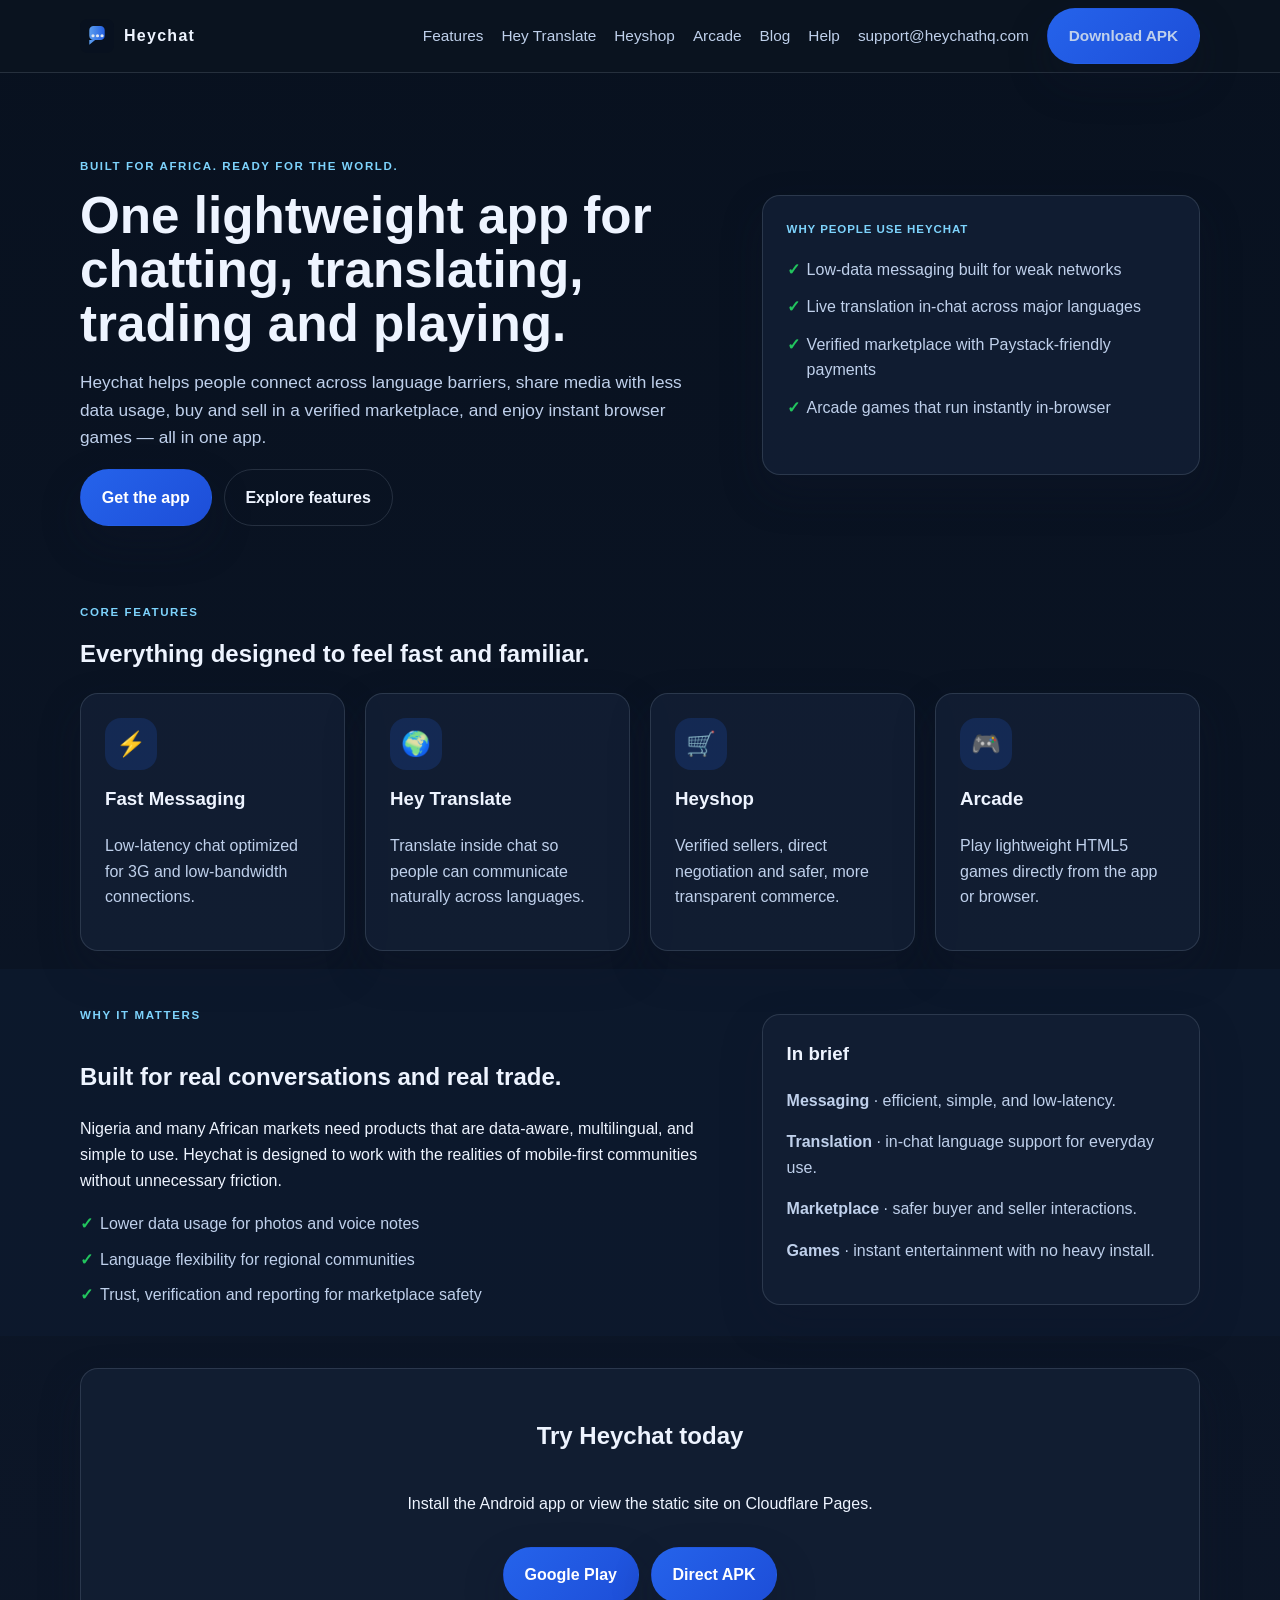
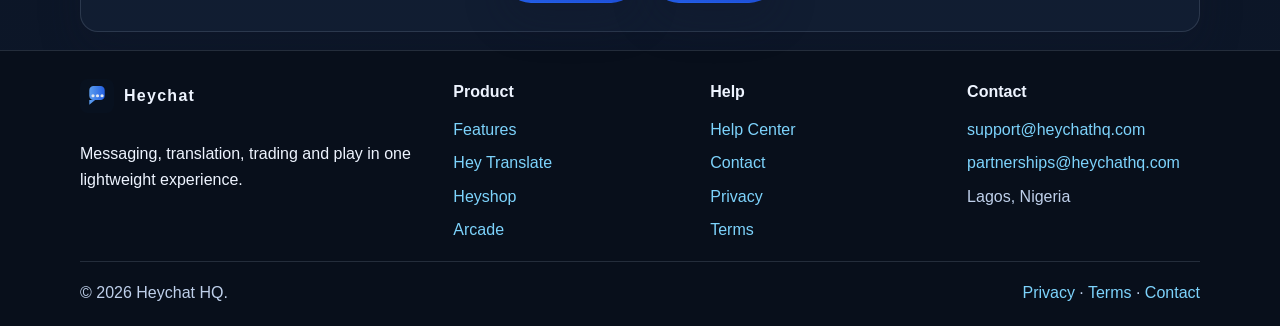
==== index.html @ b4b34dd7 "Create the missing static site structure, CSS, and asset files so the Cloudflare Pages site can depl" ====
<!DOCTYPE html>
<html lang="en">
  <head>
    <meta charset="UTF-8" />
    <meta name="viewport" content="width=device-width, initial-scale=1.0" />
    <title>Heychat — Messaging, Translation, Trading and Games</title>
    <meta
      name="description"
      content="Heychat brings messaging, live translation, a verified marketplace and games into one fast, lightweight app for Africa."
    />
    <meta name="theme-color" content="#2563eb" />
    <link rel="icon" href="assets/favicon.svg" type="image/svg+xml" />
    <link rel="stylesheet" href="css/styles.css" />
    <link rel="stylesheet" href="css/responsive.css" />
  </head>
  <body>
    <header class="site-header">
      <div class="container nav-shell">
        <a class="brand" href="index.html" aria-label="Heychat home">
          <img src="assets/logo.svg" alt="Heychat logo" width="34" height="34" />
          <span>Heychat</span>
        </a>

        <button class="nav-toggle" aria-label="Open menu" aria-expanded="false">
          <span></span>
        </button>

        <nav class="nav-links" aria-label="Main navigation">
          <a href="features.html">Features</a>
          <a href="features.html#translate">Hey Translate</a>
          <a href="heyshop.html">Heyshop</a>
          <a href="games.html">Arcade</a>
          <a href="blog.html">Blog</a>
          <a href="help.html">Help</a>
          <a href="mailto:support@heychathq.com">support@heychathq.com</a>
          <a class="btn btn-primary" href="https://media.heychathq.com/heychat-v1.0.0.apk" download>
            Download APK
          </a>
        </nav>
      </div>
    </header>

    <main>
      <section class="hero">
        <div class="container hero-grid">
          <div class="hero-copy">
            <p class="eyebrow">Built for Africa. Ready for the world.</p>
            <h1>One lightweight app for chatting, translating, trading and playing.</h1>
            <p class="lead">
              Heychat helps people connect across language barriers, share media with less data usage,
              buy and sell in a verified marketplace, and enjoy instant browser games — all in one app.
            </p>
            <div class="btn-row">
              <a class="btn btn-primary" href="https://play.google.com/store/apps/details?id=com.heychathq.app" target="_blank" rel="noreferrer">Get the app</a>
              <a class="btn btn-secondary" href="features.html">Explore features</a>
            </div>
          </div>

          <div class="hero-card">
            <div class="mini-label">Why people use Heychat</div>
            <ul class="check-list">
              <li>Low-data messaging built for weak networks</li>
              <li>Live translation in-chat across major languages</li>
              <li>Verified marketplace with Paystack-friendly payments</li>
              <li>Arcade games that run instantly in-browser</li>
            </ul>
          </div>
        </div>
      </section>

      <section class="section">
        <div class="container">
          <div class="section-head">
            <span class="eyebrow">Core features</span>
            <h2>Everything designed to feel fast and familiar.</h2>
          </div>

          <div class="grid grid-4">
            <article class="card">
              <div class="icon">⚡</div>
              <h3>Fast Messaging</h3>
              <p>Low-latency chat optimized for 3G and low-bandwidth connections.</p>
            </article>
            <article class="card">
              <div class="icon">🌍</div>
              <h3>Hey Translate</h3>
              <p>Translate inside chat so people can communicate naturally across languages.</p>
            </article>
            <article class="card">
              <div class="icon">🛒</div>
              <h3>Heyshop</h3>
              <p>Verified sellers, direct negotiation and safer, more transparent commerce.</p>
            </article>
            <article class="card">
              <div class="icon">🎮</div>
              <h3>Arcade</h3>
              <p>Play lightweight HTML5 games directly from the app or browser.</p>
            </article>
          </div>
        </div>
      </section>

      <section class="section soft">
        <div class="container split">
          <div>
            <span class="eyebrow">Why it matters</span>
            <h2>Built for real conversations and real trade.</h2>
            <p>
              Nigeria and many African markets need products that are data-aware, multilingual, and simple to use.
              Heychat is designed to work with the realities of mobile-first communities without unnecessary friction.
            </p>
            <ul class="check-list inline-checks">
              <li>Lower data usage for photos and voice notes</li>
              <li>Language flexibility for regional communities</li>
              <li>Trust, verification and reporting for marketplace safety</li>
            </ul>
          </div>
          <div class="info-panel">
            <h3>In brief</h3>
            <p><strong>Messaging</strong> · efficient, simple, and low-latency.</p>
            <p><strong>Translation</strong> · in-chat language support for everyday use.</p>
            <p><strong>Marketplace</strong> · safer buyer and seller interactions.</p>
            <p><strong>Games</strong> · instant entertainment with no heavy install.</p>
          </div>
        </div>
      </section>

      <section class="section">
        <div class="container">
          <div class="cta-band">
            <h2>Try Heychat today</h2>
            <p>Install the Android app or view the static site on Cloudflare Pages.</p>
            <div class="btn-row center">
              <a class="btn btn-primary" href="https://play.google.com/store/apps/details?id=com.heychathq.app">Google Play</a>
              <a class="btn btn-primary" href="https://media.heychathq.com/heychat-v1.0.0.apk" download>Direct APK</a>
            </div>
          </div>
        </div>
      </section>
    </main>

    <footer class="site-footer">
      <div class="container footer-grid">
        <div>
          <a class="brand footer-brand" href="index.html">
            <img src="assets/logo.svg" alt="Heychat logo" width="34" height="34" />
            <span>Heychat</span>
          </a>
          <p>Messaging, translation, trading and play in one lightweight experience.</p>
        </div>

        <div>
          <h4>Product</h4>
          <ul>
            <li><a href="features.html">Features</a></li>
            <li><a href="features.html#translate">Hey Translate</a></li>
            <li><a href="heyshop.html">Heyshop</a></li>
            <li><a href="games.html">Arcade</a></li>
          </ul>
        </div>

        <div>
          <h4>Help</h4>
          <ul>
            <li><a href="help.html">Help Center</a></li>
            <li><a href="contact.html">Contact</a></li>
            <li><a href="privacy.html">Privacy</a></li>
            <li><a href="terms.html">Terms</a></li>
          </ul>
        </div>

        <div>
          <h4>Contact</h4>
          <ul>
            <li><a href="mailto:support@heychathq.com">support@heychathq.com</a></li>
            <li><a href="mailto:partnerships@heychathq.com">partnerships@heychathq.com</a></li>
            <li>Lagos, Nigeria</li>
          </ul>
        </div>
      </div>

      <div class="container footer-bottom">
        <span>© <span data-year>2026</span> Heychat HQ.</span>
        <span><a href="privacy.html">Privacy</a> · <a href="terms.html">Terms</a> · <a href="contact.html">Contact</a></span>
      </div>
    </footer>

    <script src="js/main.js"></script>
  </body>
</html>
---- css/styles.css ----
* {
  box-sizing: border-box;
}

:root {
  --bg: #08111f;
  --panel: #0f1c32;
  --panel-strong: #172845;
  --line: rgba(148, 163, 184, 0.2);
  --text: #eef4ff;
  --muted: #bfd0eb;
  --primary: #2563eb;
  --primary-strong: #1d4ed8;
  --accent: #7dd3fc;
  --soft: #101827;
  --success: #22c55e;
  --shadow: 0 18px 40px rgba(15, 23, 42, 0.3);
}

html {
  scroll-behavior: smooth;
}

body {
  margin: 0;
  font-family: Arial, Helvetica, sans-serif;
  background: linear-gradient(180deg, var(--bg), #0d1729);
  color: var(--text);
  line-height: 1.6;
}

a {
  color: var(--accent);
  text-decoration: none;
}

a:hover {
  text-decoration: underline;
}

img {
  max-width: 100%;
  display: block;
}

.container {
  width: min(1120px, calc(100% - 32px));
  margin: 0 auto;
}

.site-header {
  position: sticky;
  top: 0;
  z-index: 10;
  background: rgba(12, 20, 32, 0.9);
  backdrop-filter: blur(12px);
  border-bottom: 1px solid var(--line);
}

.nav-shell {
  display: flex;
  align-items: center;
  justify-content: space-between;
  min-height: 72px;
  gap: 16px;
}

.brand {
  display: inline-flex;
  align-items: center;
  gap: 10px;
  font-weight: 700;
  color: var(--text);
  letter-spacing: 0.08em;
  text-transform: none;
}

.brand img {
  width: 34px;
  height: 34px;
}

.nav-links {
  display: flex;
  align-items: center;
  gap: 18px;
  flex-wrap: wrap;
}

.nav-links a {
  color: var(--muted);
  font-size: 0.96rem;
}

.nav-links a.active {
  color: var(--text);
}

.btn {
  display: inline-flex;
  align-items: center;
  justify-content: center;
  font-weight: 700;
  border-radius: 999px;
  padding: 0.9rem 1.3rem;
  border: 1px solid transparent;
  transition: transform 0.15s ease, opacity 0.15s ease;
}

.btn:hover {
  text-decoration: none;
  transform: translateY(-1px);
}

.btn-primary {
  background: linear-gradient(135deg, var(--primary), var(--primary-strong));
  color: #fff;
  box-shadow: var(--shadow);
}

.btn-secondary {
  background: transparent;
  border-color: var(--line);
  color: var(--text);
}

.hero,
.page-hero {
  padding: 72px 0 40px;
}

.hero-grid,
.split {
  display: grid;
  grid-template-columns: 1.2fr 0.8fr;
  gap: 24px;
  align-items: center;
}

.hero-copy h1,
.page-hero h1 {
  margin: 0 0 16px;
  font-size: clamp(2.4rem, 4vw, 4.2rem);
  line-height: 1.06;
}

.lead,
.page-hero p {
  color: var(--muted);
  font-size: 1.08rem;
  max-width: 640px;
}

.eyebrow {
  display: inline-block;
  margin-bottom: 14px;
  font-size: 0.72rem;
  letter-spacing: 0.14em;
  text-transform: uppercase;
  color: var(--accent);
  font-weight: 700;
}

.hero-card,
.card,
.info-panel,
.cta-band,
.form-card {
  background: rgba(18, 31, 52, 0.9);
  border: 1px solid var(--line);
  border-radius: 18px;
  padding: 24px;
  box-shadow: var(--shadow);
}

.hero-card {
  min-height: 280px;
}

.mini-label {
  color: var(--accent);
  font-weight: 700;
  letter-spacing: 0.08em;
  text-transform: uppercase;
  font-size: 0.72rem;
}

.check-list {
  list-style: none;
  padding: 0;
  margin: 18px 0 0;
}

.check-list li {
  position: relative;
  padding-left: 20px;
  margin-bottom: 12px;
  color: var(--muted);
}

.check-list li::before {
  content: "✓";
  position: absolute;
  left: 0;
  top: 0;
  color: var(--success);
  font-weight: 700;
}

.section {
  padding: 32px 0 18px;
}

.soft {
  background: rgba(15, 28, 50, 0.52);
}

.section-head {
  margin-bottom: 18px;
}

.section-head h2,
.info-panel h3,
.card h3 {
  margin-top: 0;
}

.grid {
  display: grid;
  gap: 20px;
}

.grid-2 {
  grid-template-columns: repeat(2, minmax(0, 1fr));
}

.grid-3 {
  grid-template-columns: repeat(3, minmax(0, 1fr));
}

.grid-4 {
  grid-template-columns: repeat(4, minmax(0, 1fr));
}

.card {
  min-height: 180px;
}

.card p,
.info-panel p,
.prose p,
.prose li,
.faq-list p {
  color: var(--muted);
}

.icon {
  width: 52px;
  height: 52px;
  display: inline-flex;
  align-items: center;
  justify-content: center;
  border-radius: 16px;
  background: rgba(37, 99, 235, 0.18);
  font-size: 1.5rem;
  margin-bottom: 14px;
}

.tag {
  display: inline-block;
  background: rgba(125, 211, 252, 0.08);
  color: var(--accent);
  border: 1px solid rgba(125, 211, 252, 0.25);
  border-radius: 999px;
  padding: 0.38rem 0.7rem;
  font-size: 0.75rem;
  font-weight: 700;
  margin-bottom: 0.7rem;
}

.tag.green {
  background: rgba(34, 197, 94, 0.08);
  border-color: rgba(34, 197, 94, 0.22);
  color: #86efac;
}

.inline-checks li {
  margin-bottom: 10px;
}

.cta-band {
  display: flex;
  flex-direction: column;
  align-items: center;
  text-align: center;
  padding: 28px 20px;
}

.btn-row {
  display: flex;
  flex-wrap: wrap;
  gap: 12px;
  margin-top: 14px;
}

.center {
  justify-content: center;
}

.narrow {
  max-width: 800px;
  margin: 0 auto;
  text-align: center;
}

.prose {
  max-width: 860px;
}

.article-card {
  margin-bottom: 20px;
}

.article-card h2 {
  margin-top: 0.5rem;
}

.faq-list details {
  border: 1px solid var(--line);
  background: rgba(15, 28, 50, 0.7);
  border-radius: 12px;
  padding: 12px 16px;
  margin-bottom: 10px;
}

.faq-list summary {
  cursor: pointer;
  font-weight: 700;
}

.form {
  display: grid;
  gap: 16px;
}

.field {
  display: grid;
  gap: 8px;
}

.field label {
  color: var(--muted);
  font-weight: 600;
}

.field input,
.field textarea,
.field select {
  width: 100%;
  border-radius: 12px;
  border: 1px solid var(--line);
  background: rgba(15, 23, 42, 0.7);
  padding: 0.9rem 1rem;
  color: var(--text);
  font: inherit;
}

.field textarea {
  min-height: 140px;
  resize: vertical;
}

.form-status {
  min-height: 1.2em;
  font-size: 0.94rem;
}

.form-status.ok {
  color: #86efac;
}

.form-status.err {
  color: #fca5a5;
}

.site-footer {
  border-top: 1px solid var(--line);
  background: rgba(8, 15, 27, 1);
  padding: 28px 0 20px;
}

.footer-grid {
  display: grid;
  grid-template-columns: 1.5fr 1fr 1fr 1fr;
  gap: 24px;
}

.footer-brand {
  margin-bottom: 12px;
}

.site-footer h4 {
  margin-top: 0;
  margin-bottom: 12px;
}

.site-footer ul {
  list-style: none;
  padding: 0;
  margin: 0;
  display: grid;
  gap: 8px;
  color: var(--muted);
}

.footer-bottom {
  display: flex;
  justify-content: space-between;
  gap: 12px;
  padding-top: 18px;
  margin-top: 18px;
  border-top: 1px solid var(--line);
  color: var(--muted);
  flex-wrap: wrap;
}

.nav-toggle {
  display: none;
  width: 42px;
  height: 42px;
  border: 1px solid var(--line);
  border-radius: 10px;
  background: transparent;
  position: relative;
  cursor: pointer;
}

.nav-toggle span,
.nav-toggle span::before,
.nav-toggle span::after {
  position: absolute;
  height: 2px;
  width: 18px;
  background: var(--text);
  left: 50%;
  transform: translateX(-50%);
  content: "";
}

.nav-toggle span {
  top: 50%;
  transform: translate(-50%, -50%);
}

.nav-toggle span::before {
  top: -6px;
}

.nav-toggle span::after {
  top: 6px;
}
---- css/responsive.css ----
@media (max-width: 800px) {
  .nav-toggle {
    display: block;
  }

  .nav-links {
    position: absolute;
    top: 72px;
    left: 16px;
    right: 16px;
    display: none;
    background: rgba(10, 19, 31, 0.98);
    border: 1px solid var(--line);
    border-radius: 14px;
    padding: 16px;
    flex-direction: column;
    align-items: flex-start;
  }

  .nav-links.open {
    display: flex;
  }

  .hero-grid,
  .split,
  .grid-2,
  .grid-3,
  .grid-4,
  .footer-grid {
    grid-template-columns: 1fr;
  }

  .hero,
  .page-hero {
    padding-top: 52px;
  }

  .page-hero h1,
  .hero-copy h1 {
    font-size: 2.5rem;
  }
}
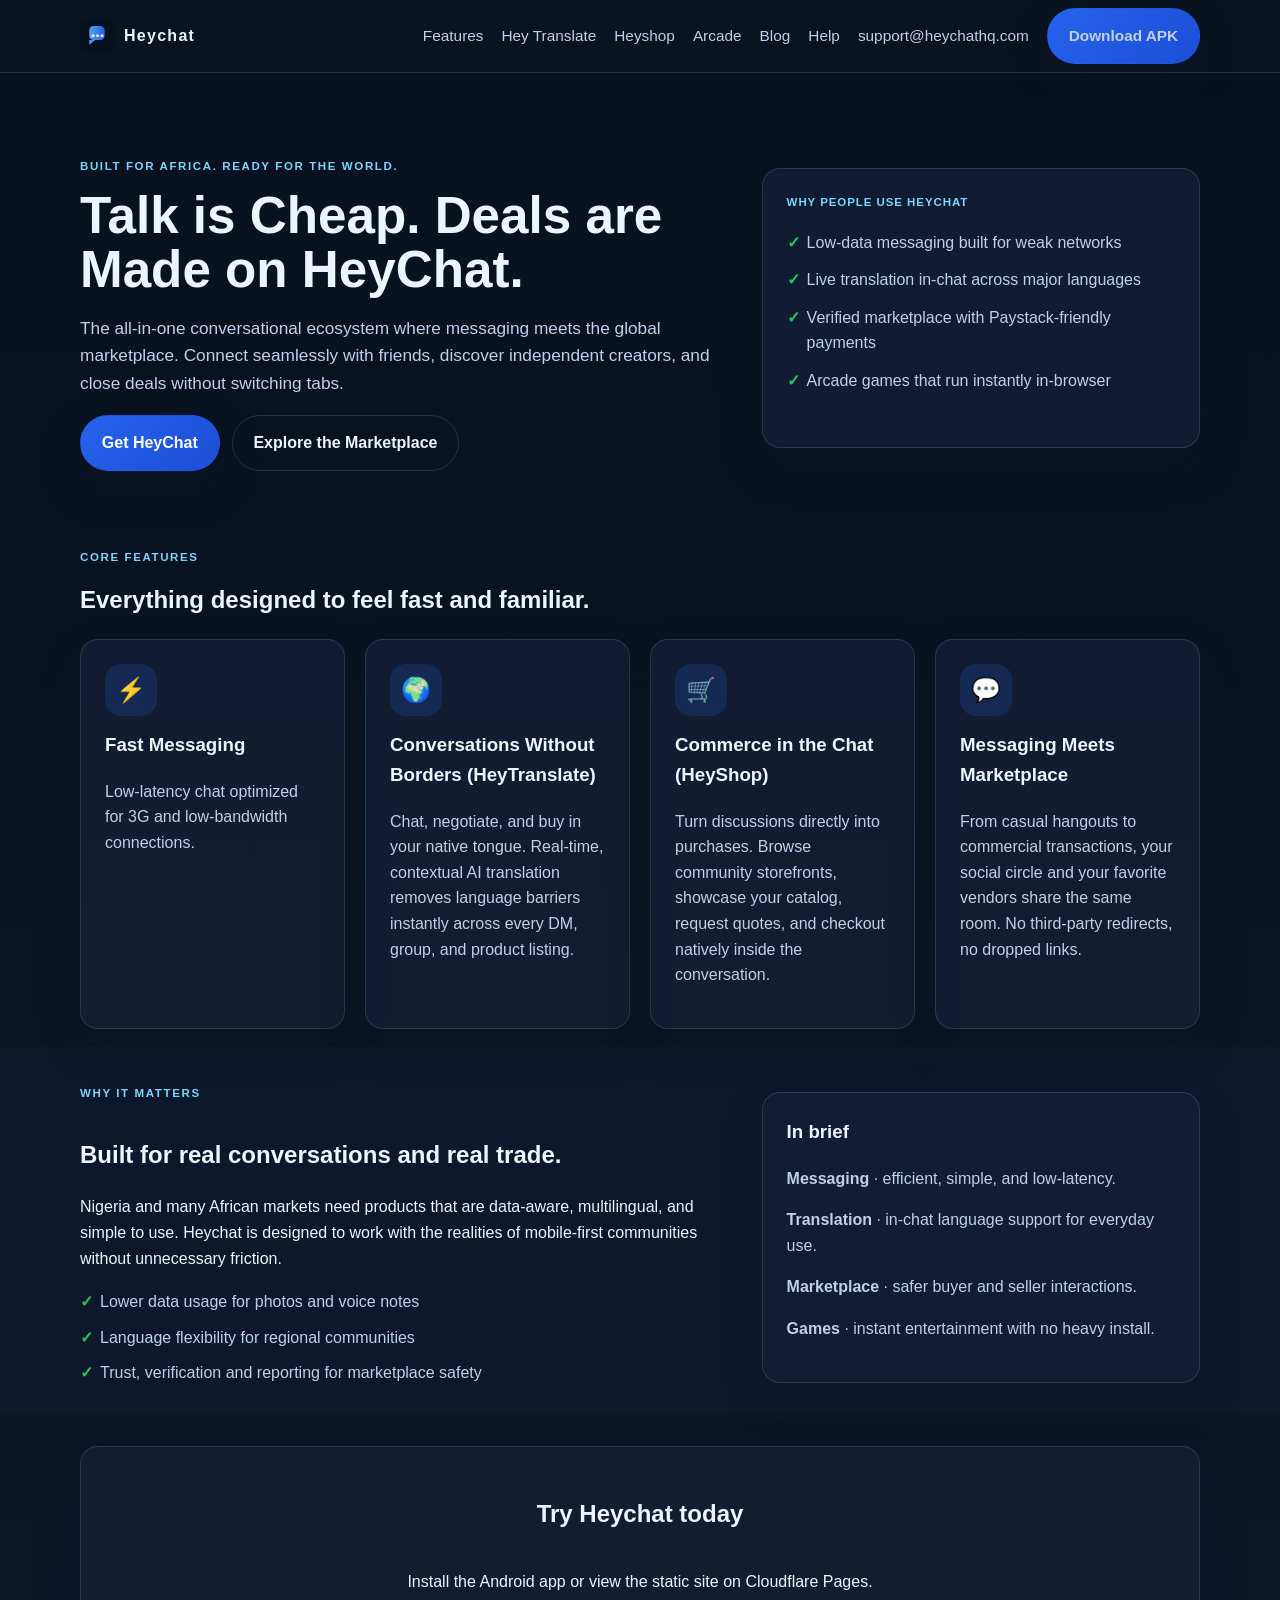
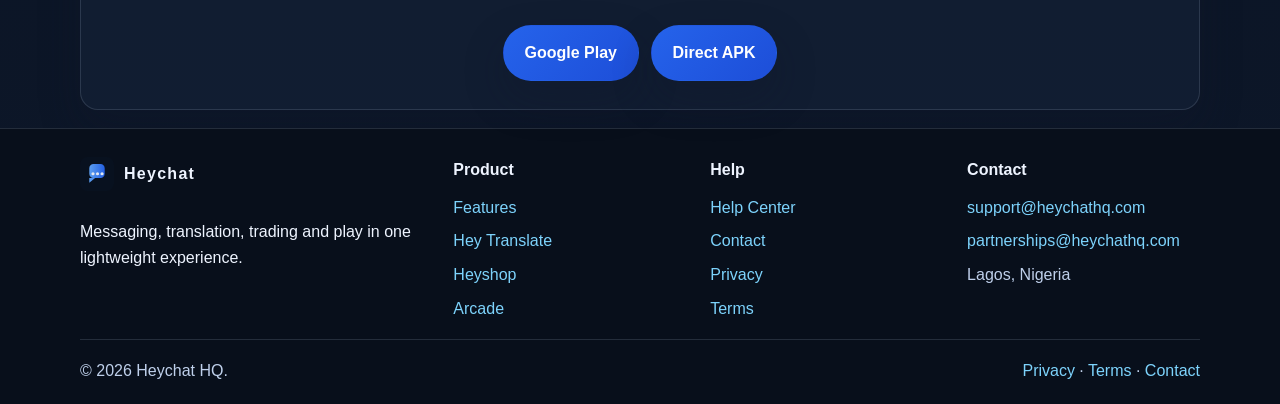
==== commit 2428a456: "Update homepage messaging to emphasize HeyChat, HeyShop, and HeyTranslate value proposition" ====
--- a/index.html
+++ b/index.html
@@ -45,14 +45,14 @@
         <div class="container hero-grid">
           <div class="hero-copy">
             <p class="eyebrow">Built for Africa. Ready for the world.</p>
-            <h1>One lightweight app for chatting, translating, trading and playing.</h1>
+            <h1>Talk is Cheap. Deals are Made on HeyChat.</h1>
             <p class="lead">
-              Heychat helps people connect across language barriers, share media with less data usage,
-              buy and sell in a verified marketplace, and enjoy instant browser games — all in one app.
+              The all-in-one conversational ecosystem where messaging meets the global marketplace.
+              Connect seamlessly with friends, discover independent creators, and close deals without switching tabs.
             </p>
             <div class="btn-row">
-              <a class="btn btn-primary" href="https://play.google.com/store/apps/details?id=com.heychathq.app" target="_blank" rel="noreferrer">Get the app</a>
-              <a class="btn btn-secondary" href="features.html">Explore features</a>
+              <a class="btn btn-primary" href="https://play.google.com/store/apps/details?id=com.heychathq.app" target="_blank" rel="noreferrer">Get HeyChat</a>
+              <a class="btn btn-secondary" href="heyshop.html">Explore the Marketplace</a>
             </div>
           </div>
 
@@ -83,18 +83,18 @@
             </article>
             <article class="card">
               <div class="icon">🌍</div>
-              <h3>Hey Translate</h3>
-              <p>Translate inside chat so people can communicate naturally across languages.</p>
+              <h3>Conversations Without Borders (HeyTranslate)</h3>
+              <p>Chat, negotiate, and buy in your native tongue. Real-time, contextual AI translation removes language barriers instantly across every DM, group, and product listing.</p>
             </article>
             <article class="card">
               <div class="icon">🛒</div>
-              <h3>Heyshop</h3>
-              <p>Verified sellers, direct negotiation and safer, more transparent commerce.</p>
+              <h3>Commerce in the Chat (HeyShop)</h3>
+              <p>Turn discussions directly into purchases. Browse community storefronts, showcase your catalog, request quotes, and checkout natively inside the conversation.</p>
             </article>
             <article class="card">
-              <div class="icon">🎮</div>
-              <h3>Arcade</h3>
-              <p>Play lightweight HTML5 games directly from the app or browser.</p>
+              <div class="icon">💬</div>
+              <h3>Messaging Meets Marketplace</h3>
+              <p>From casual hangouts to commercial transactions, your social circle and your favorite vendors share the same room. No third-party redirects, no dropped links.</p>
             </article>
           </div>
         </div>
@@ -188,126 +188,3 @@
     <script src="js/main.js"></script>
   </body>
 </html>
-
-
-
-
-
-
-
-
-
-
-
-
-
-
-
-
-
-
-
-
-
-
-
-
-
-
-
-
-
-
-
-
-
-
-
-
-
-
-
-
-
-
-
-
-
-
-
-
-
-
-
-
-
-
-
-
-
-
-
-
-
-
-
-
-
-
-
-
-
-
-
-
-
-
-
-
-
-
-
-
-
-
-
-
-
-
-
-
-
-
-
-
-
-
-
-
-
-
-
-
-
-
-
-
-
-
-
-
-
-
-
-
-
-
-
-
-
-
-
-
-
-
-
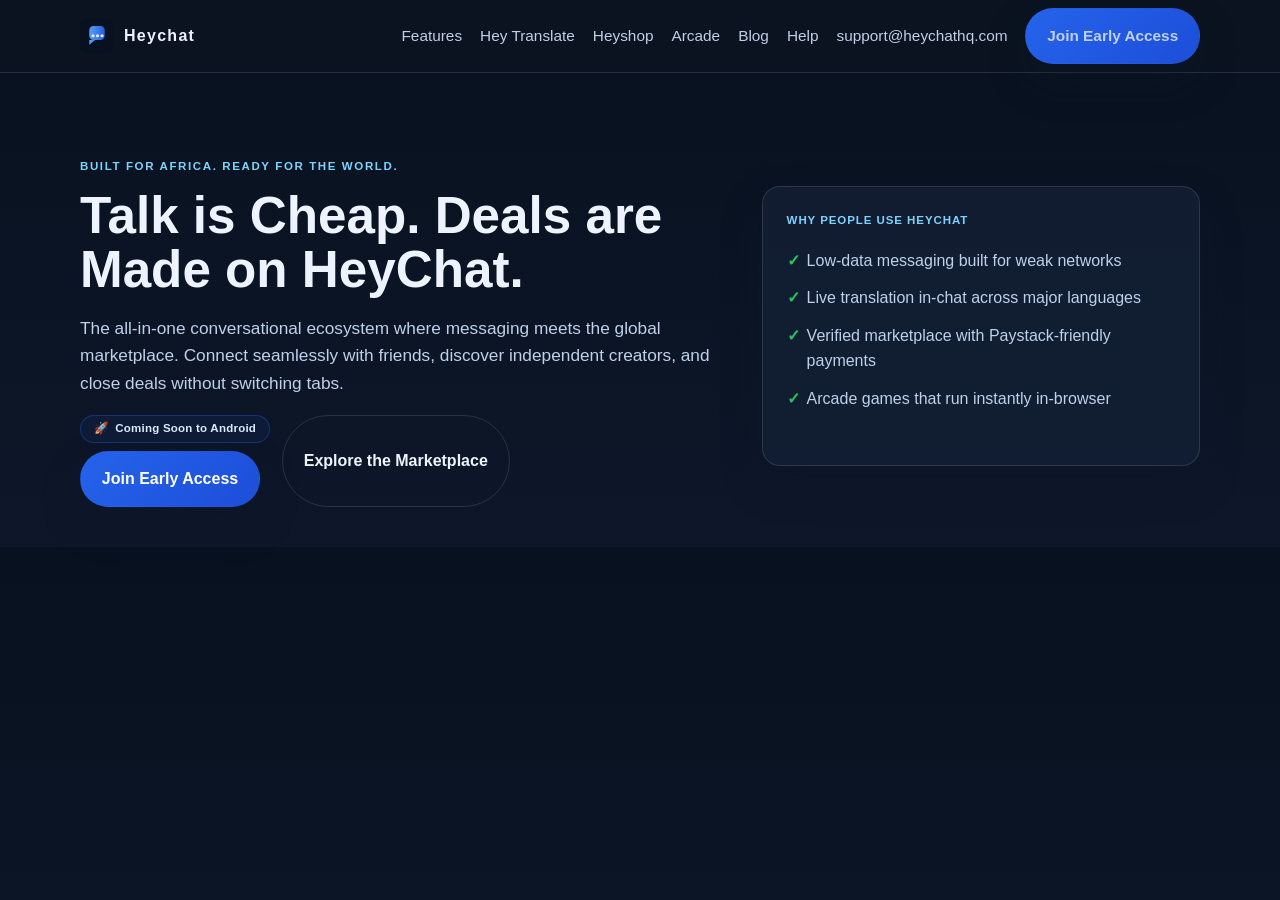
==== commit 0e8afda2: "Update index.html CTA buttons to early access and add Android launch badge while preserving layout a" ====
--- a/index.html
+++ b/index.html
@@ -33,9 +33,7 @@
           <a href="blog.html">Blog</a>
           <a href="help.html">Help</a>
           <a href="mailto:support@heychathq.com">support@heychathq.com</a>
-          <a class="btn btn-primary" href="https://media.heychathq.com/heychat-v1.0.0.apk" download>
-            Download APK
-          </a>
+          <a class="btn btn-primary" href="#waitlist">Join Early Access</a>
         </nav>
       </div>
     </header>
@@ -51,7 +49,16 @@
               Connect seamlessly with friends, discover independent creators, and close deals without switching tabs.
             </p>
             <div class="btn-row">
-              <a class="btn btn-primary" href="https://play.google.com/store/apps/details?id=com.heychathq.app" target="_blank" rel="noreferrer">Get HeyChat</a>
+              <div style="display: flex; flex-direction: column; align-items: flex-start; gap: 0.5rem;">
+                <span
+                  style="display: inline-flex; align-items: center; gap: 0.45rem; padding: 0.45rem 0.8rem; border: 1px solid rgba(37, 99, 235, 0.35); border-radius: 999px; background: rgba(37, 99, 235, 0.08); color: #dbeafe; font-size: 0.72rem; font-weight: 600; letter-spacing: 0.02em; line-height: 1; backdrop-filter: blur(2px);"
+                  aria-label="Coming soon to Android"
+                >
+                  <span aria-hidden="true">🚀</span>
+                  Coming Soon to Android
+                </span>
+                <a class="btn btn-primary" href="#waitlist">Join Early Access</a>
+              </div>
               <a class="btn btn-secondary" href="heyshop.html">Explore the Marketplace</a>
             </div>
           </div>
@@ -67,124 +74,3 @@
           </div>
         </div>
       </section>
-
-      <section class="section">
-        <div class="container">
-          <div class="section-head">
-            <span class="eyebrow">Core features</span>
-            <h2>Everything designed to feel fast and familiar.</h2>
-          </div>
-
-          <div class="grid grid-4">
-            <article class="card">
-              <div class="icon">⚡</div>
-              <h3>Fast Messaging</h3>
-              <p>Low-latency chat optimized for 3G and low-bandwidth connections.</p>
-            </article>
-            <article class="card">
-              <div class="icon">🌍</div>
-              <h3>Conversations Without Borders (HeyTranslate)</h3>
-              <p>Chat, negotiate, and buy in your native tongue. Real-time, contextual AI translation removes language barriers instantly across every DM, group, and product listing.</p>
-            </article>
-            <article class="card">
-              <div class="icon">🛒</div>
-              <h3>Commerce in the Chat (HeyShop)</h3>
-              <p>Turn discussions directly into purchases. Browse community storefronts, showcase your catalog, request quotes, and checkout natively inside the conversation.</p>
-            </article>
-            <article class="card">
-              <div class="icon">💬</div>
-              <h3>Messaging Meets Marketplace</h3>
-              <p>From casual hangouts to commercial transactions, your social circle and your favorite vendors share the same room. No third-party redirects, no dropped links.</p>
-            </article>
-          </div>
-        </div>
-      </section>
-
-      <section class="section soft">
-        <div class="container split">
-          <div>
-            <span class="eyebrow">Why it matters</span>
-            <h2>Built for real conversations and real trade.</h2>
-            <p>
-              Nigeria and many African markets need products that are data-aware, multilingual, and simple to use.
-              Heychat is designed to work with the realities of mobile-first communities without unnecessary friction.
-            </p>
-            <ul class="check-list inline-checks">
-              <li>Lower data usage for photos and voice notes</li>
-              <li>Language flexibility for regional communities</li>
-              <li>Trust, verification and reporting for marketplace safety</li>
-            </ul>
-          </div>
-          <div class="info-panel">
-            <h3>In brief</h3>
-            <p><strong>Messaging</strong> · efficient, simple, and low-latency.</p>
-            <p><strong>Translation</strong> · in-chat language support for everyday use.</p>
-            <p><strong>Marketplace</strong> · safer buyer and seller interactions.</p>
-            <p><strong>Games</strong> · instant entertainment with no heavy install.</p>
-          </div>
-        </div>
-      </section>
-
-      <section class="section">
-        <div class="container">
-          <div class="cta-band">
-            <h2>Try Heychat today</h2>
-            <p>Install the Android app or view the static site on Cloudflare Pages.</p>
-            <div class="btn-row center">
-              <a class="btn btn-primary" href="https://play.google.com/store/apps/details?id=com.heychathq.app">Google Play</a>
-              <a class="btn btn-primary" href="https://media.heychathq.com/heychat-v1.0.0.apk" download>Direct APK</a>
-            </div>
-          </div>
-        </div>
-      </section>
-    </main>
-
-    <footer class="site-footer">
-      <div class="container footer-grid">
-        <div>
-          <a class="brand footer-brand" href="index.html">
-            <img src="assets/logo.svg" alt="Heychat logo" width="34" height="34" />
-            <span>Heychat</span>
-          </a>
-          <p>Messaging, translation, trading and play in one lightweight experience.</p>
-        </div>
-
-        <div>
-          <h4>Product</h4>
-          <ul>
-            <li><a href="features.html">Features</a></li>
-            <li><a href="features.html#translate">Hey Translate</a></li>
-            <li><a href="heyshop.html">Heyshop</a></li>
-            <li><a href="games.html">Arcade</a></li>
-          </ul>
-        </div>
-
-        <div>
-          <h4>Help</h4>
-          <ul>
-            <li><a href="help.html">Help Center</a></li>
-            <li><a href="contact.html">Contact</a></li>
-            <li><a href="privacy.html">Privacy</a></li>
-            <li><a href="terms.html">Terms</a></li>
-          </ul>
-        </div>
-
-        <div>
-          <h4>Contact</h4>
-          <ul>
-            <li><a href="mailto:support@heychathq.com">support@heychathq.com</a></li>
-            <li><a href="mailto:partnerships@heychathq.com">partnerships@heychathq.com</a></li>
-            <li>Lagos, Nigeria</li>
-          </ul>
-        </div>
-      </div>
-
-      <div class="container footer-bottom">
-        <span>© <span data-year>2026</span> Heychat HQ.</span>
-        <span><a href="privacy.html">Privacy</a> · <a href="terms.html">Terms</a> · <a href="contact.html">Contact</a></span>
-      </div>
-    </footer>
-
-    <script src="js/main.js"></script>
-  </body>
-</html>
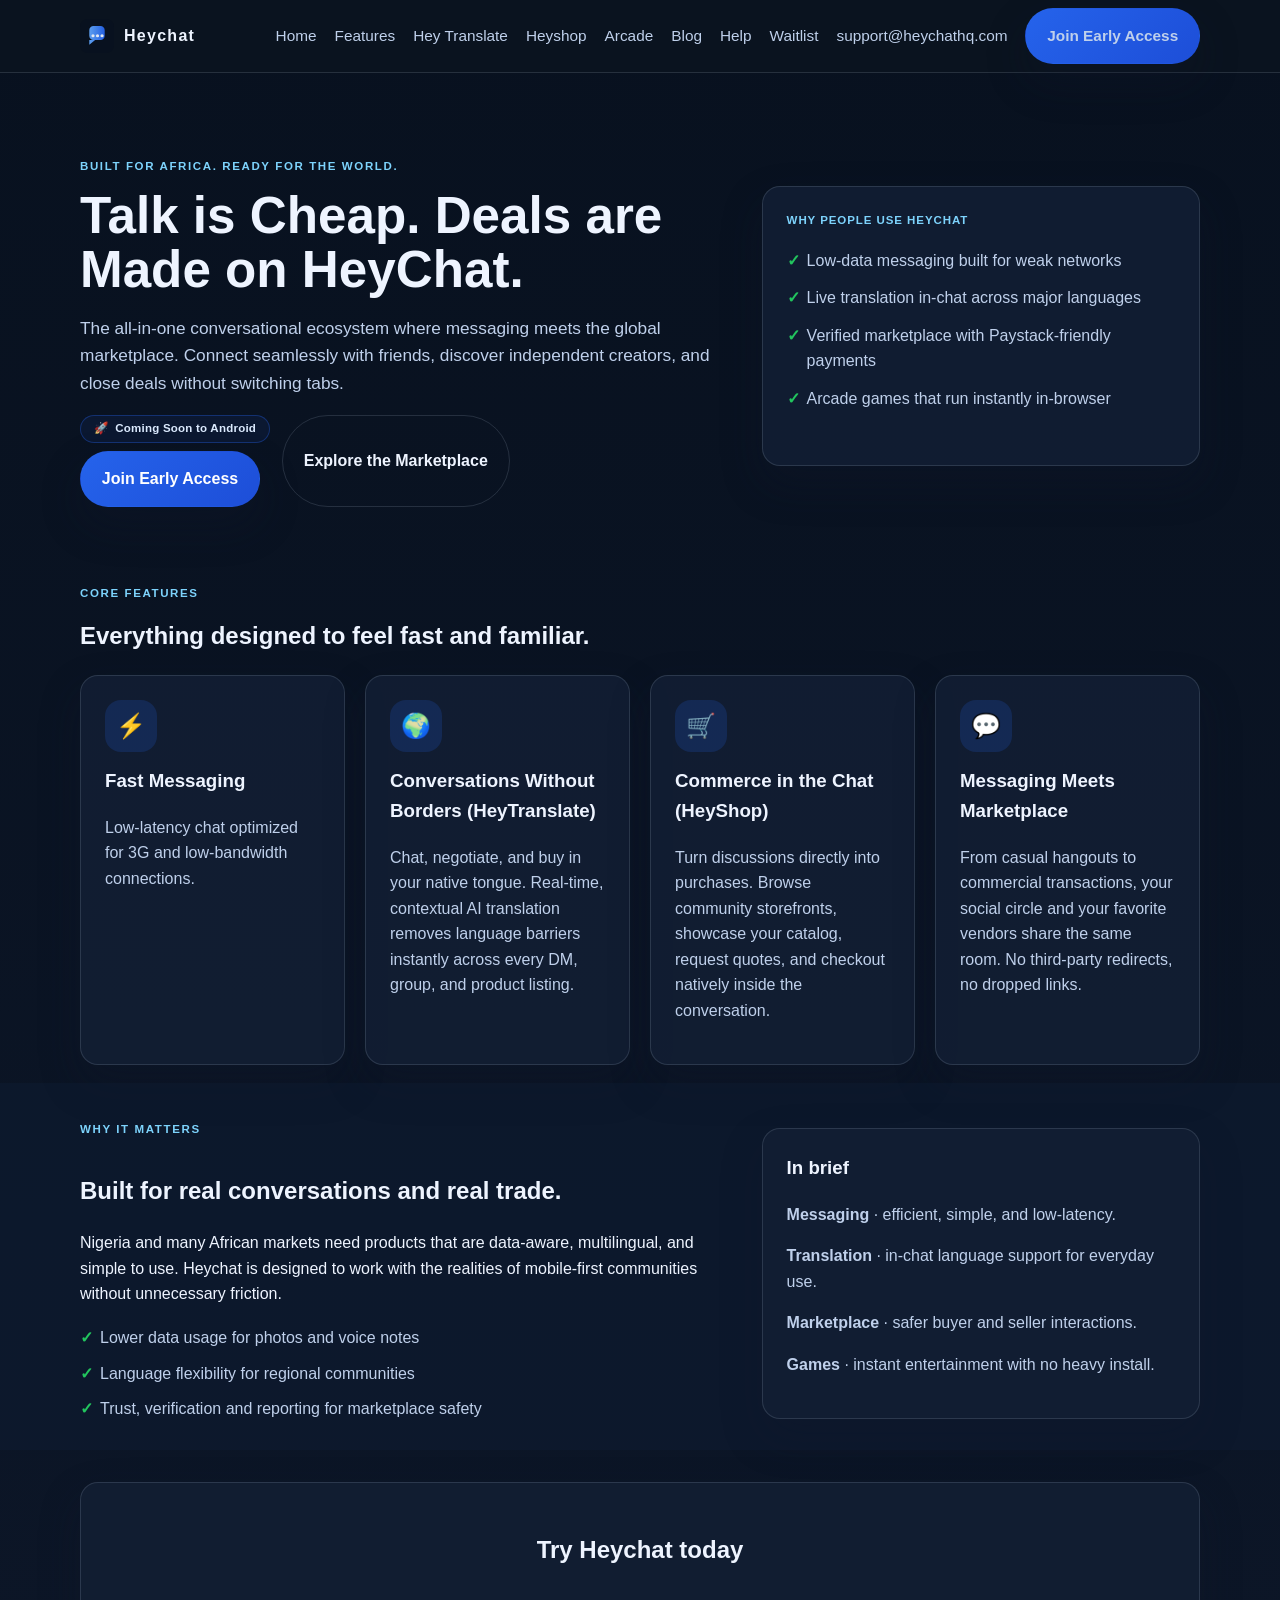
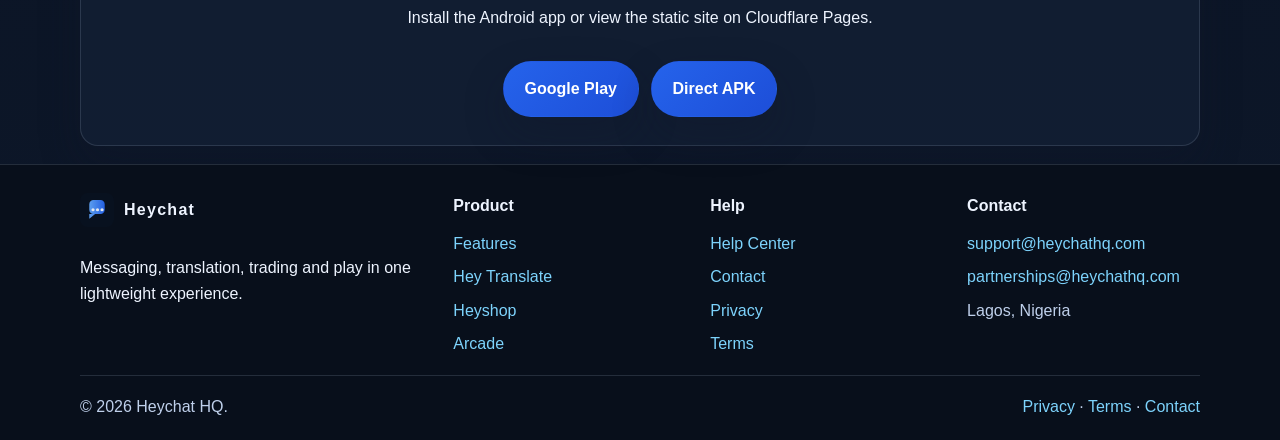
==== commit 01571668: "Fix mobile navbar visibility by adding a responsive toggle and drawer behavior while preserving desk" ====
--- a/index.html
+++ b/index.html
@@ -12,6 +12,65 @@
     <link rel="icon" href="assets/favicon.svg" type="image/svg+xml" />
     <link rel="stylesheet" href="css/styles.css" />
     <link rel="stylesheet" href="css/responsive.css" />
+    <style>
+      @media (max-width: 768px) {
+        .nav-shell {
+          position: relative;
+        }
+
+        .nav-toggle {
+          display: inline-flex !important;
+          align-items: center;
+          justify-content: center;
+          width: 42px;
+          height: 42px;
+          border: 1px solid rgba(148, 163, 184, 0.3);
+          border-radius: 10px;
+          background: rgba(15, 23, 42, 0.9);
+          color: #f8fafc;
+          cursor: pointer;
+          z-index: 10000;
+        }
+
+        .nav-links {
+          display: none;
+          position: absolute;
+          top: calc(100% + 10px);
+          left: 0;
+          right: 0;
+          flex-direction: column;
+          gap: 0.5rem;
+          padding: 0.85rem;
+          background: rgba(11, 18, 32, 0.98);
+          border: 1px solid rgba(148, 163, 184, 0.2);
+          border-radius: 14px;
+          box-shadow: 0 18px 40px rgba(2, 6, 23, 0.45);
+          z-index: 9999;
+        }
+
+        .nav-links.active {
+          display: flex;
+        }
+
+        .nav-links a {
+          display: block;
+          width: 100%;
+          padding: 0.85rem 0.95rem;
+          border-radius: 10px;
+          color: #f8fafc;
+          background: rgba(148, 163, 184, 0.06);
+          text-decoration: none;
+          font-weight: 600;
+          line-height: 1.2;
+          text-align: left;
+        }
+
+        .nav-links a:hover,
+        .nav-links a:focus {
+          background: rgba(37, 99, 235, 0.18);
+        }
+      }
+    </style>
   </head>
   <body>
     <header class="site-header">
@@ -21,17 +80,26 @@
           <span>Heychat</span>
         </a>
 
-        <button class="nav-toggle" aria-label="Open menu" aria-expanded="false">
+        <button
+          class="nav-toggle"
+          id="menu-toggle"
+          type="button"
+          aria-label="Open menu"
+          aria-expanded="false"
+          aria-controls="site-nav"
+        >
           <span></span>
         </button>
 
-        <nav class="nav-links" aria-label="Main navigation">
+        <nav class="nav-links" id="site-nav" aria-label="Main navigation">
+          <a href="index.html">Home</a>
           <a href="features.html">Features</a>
           <a href="features.html#translate">Hey Translate</a>
           <a href="heyshop.html">Heyshop</a>
           <a href="games.html">Arcade</a>
           <a href="blog.html">Blog</a>
           <a href="help.html">Help</a>
+          <a href="#waitlist">Waitlist</a>
           <a href="mailto:support@heychathq.com">support@heychathq.com</a>
           <a class="btn btn-primary" href="#waitlist">Join Early Access</a>
         </nav>
@@ -74,3 +142,143 @@
           </div>
         </div>
       </section>
+
+      <section class="section">
+        <div class="container">
+          <div class="section-head">
+            <span class="eyebrow">Core features</span>
+            <h2>Everything designed to feel fast and familiar.</h2>
+          </div>
+
+          <div class="grid grid-4">
+            <article class="card">
+              <div class="icon">⚡</div>
+              <h3>Fast Messaging</h3>
+              <p>Low-latency chat optimized for 3G and low-bandwidth connections.</p>
+            </article>
+            <article class="card">
+              <div class="icon">🌍</div>
+              <h3>Conversations Without Borders (HeyTranslate)</h3>
+              <p>Chat, negotiate, and buy in your native tongue. Real-time, contextual AI translation removes language barriers instantly across every DM, group, and product listing.</p>
+            </article>
+            <article class="card">
+              <div class="icon">🛒</div>
+              <h3>Commerce in the Chat (HeyShop)</h3>
+              <p>Turn discussions directly into purchases. Browse community storefronts, showcase your catalog, request quotes, and checkout natively inside the conversation.</p>
+            </article>
+            <article class="card">
+              <div class="icon">💬</div>
+              <h3>Messaging Meets Marketplace</h3>
+              <p>From casual hangouts to commercial transactions, your social circle and your favorite vendors share the same room. No third-party redirects, no dropped links.</p>
+            </article>
+          </div>
+        </div>
+      </section>
+
+      <section class="section soft">
+        <div class="container split">
+          <div>
+            <span class="eyebrow">Why it matters</span>
+            <h2>Built for real conversations and real trade.</h2>
+            <p>
+              Nigeria and many African markets need products that are data-aware, multilingual, and simple to use.
+              Heychat is designed to work with the realities of mobile-first communities without unnecessary friction.
+            </p>
+            <ul class="check-list inline-checks">
+              <li>Lower data usage for photos and voice notes</li>
+              <li>Language flexibility for regional communities</li>
+              <li>Trust, verification and reporting for marketplace safety</li>
+            </ul>
+          </div>
+          <div class="info-panel">
+            <h3>In brief</h3>
+            <p><strong>Messaging</strong> · efficient, simple, and low-latency.</p>
+            <p><strong>Translation</strong> · in-chat language support for everyday use.</p>
+            <p><strong>Marketplace</strong> · safer buyer and seller interactions.</p>
+            <p><strong>Games</strong> · instant entertainment with no heavy install.</p>
+          </div>
+        </div>
+      </section>
+
+      <section class="section">
+        <div class="container">
+          <div class="cta-band">
+            <h2>Try Heychat today</h2>
+            <p>Install the Android app or view the static site on Cloudflare Pages.</p>
+            <div class="btn-row center">
+              <a class="btn btn-primary" href="https://play.google.com/store/apps/details?id=com.heychathq.app">Google Play</a>
+              <a class="btn btn-primary" href="https://media.heychathq.com/heychat-v1.0.0.apk" download>Direct APK</a>
+            </div>
+          </div>
+        </div>
+      </section>
+    </main>
+
+    <footer class="site-footer">
+      <div class="container footer-grid">
+        <div>
+          <a class="brand footer-brand" href="index.html">
+            <img src="assets/logo.svg" alt="Heychat logo" width="34" height="34" />
+            <span>Heychat</span>
+          </a>
+          <p>Messaging, translation, trading and play in one lightweight experience.</p>
+        </div>
+
+        <div>
+          <h4>Product</h4>
+          <ul>
+            <li><a href="features.html">Features</a></li>
+            <li><a href="features.html#translate">Hey Translate</a></li>
+            <li><a href="heyshop.html">Heyshop</a></li>
+            <li><a href="games.html">Arcade</a></li>
+          </ul>
+        </div>
+
+        <div>
+          <h4>Help</h4>
+          <ul>
+            <li><a href="help.html">Help Center</a></li>
+            <li><a href="contact.html">Contact</a></li>
+            <li><a href="privacy.html">Privacy</a></li>
+            <li><a href="terms.html">Terms</a></li>
+          </ul>
+        </div>
+
+        <div>
+          <h4>Contact</h4>
+          <ul>
+            <li><a href="mailto:support@heychathq.com">support@heychathq.com</a></li>
+            <li><a href="mailto:partnerships@heychathq.com">partnerships@heychathq.com</a></li>
+            <li>Lagos, Nigeria</li>
+          </ul>
+        </div>
+      </div>
+
+      <div class="container footer-bottom">
+        <span>© <span data-year>2026</span> Heychat HQ.</span>
+        <span><a href="privacy.html">Privacy</a> · <a href="terms.html">Terms</a> · <a href="contact.html">Contact</a></span>
+      </div>
+    </footer>
+
+    <script>
+      const menuToggle = document.getElementById("menu-toggle");
+      const siteNav = document.getElementById("site-nav");
+
+      if (menuToggle && siteNav) {
+        menuToggle.addEventListener("click", function () {
+          const isExpanded = menuToggle.getAttribute("aria-expanded") === "true";
+          menuToggle.setAttribute("aria-expanded", String(!isExpanded));
+          siteNav.classList.toggle("active", !isExpanded);
+        });
+
+        siteNav.querySelectorAll("a").forEach(function (link) {
+          link.addEventListener("click", function () {
+            siteNav.classList.remove("active");
+            menuToggle.setAttribute("aria-expanded", "false");
+          });
+        });
+      }
+    </script>
+    <script src="js/main.js"></script>
+  </body>
+</html>
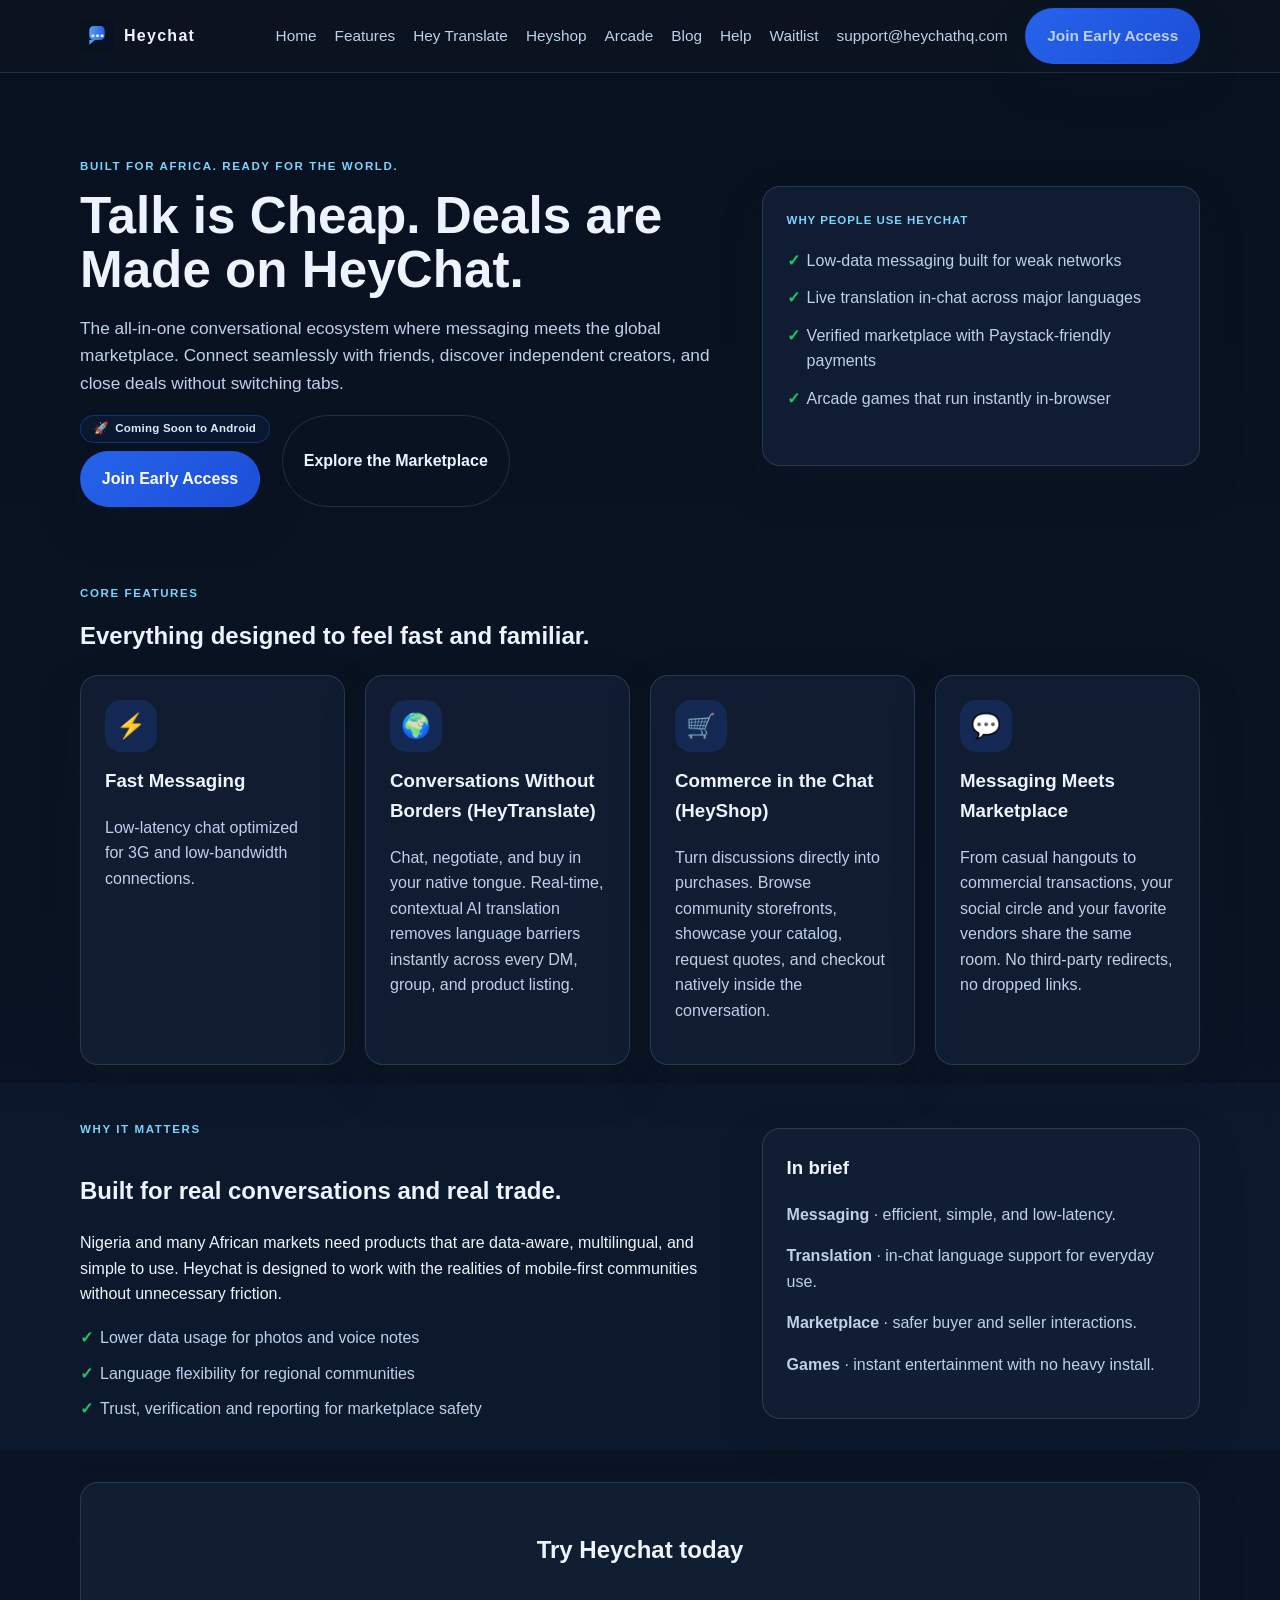
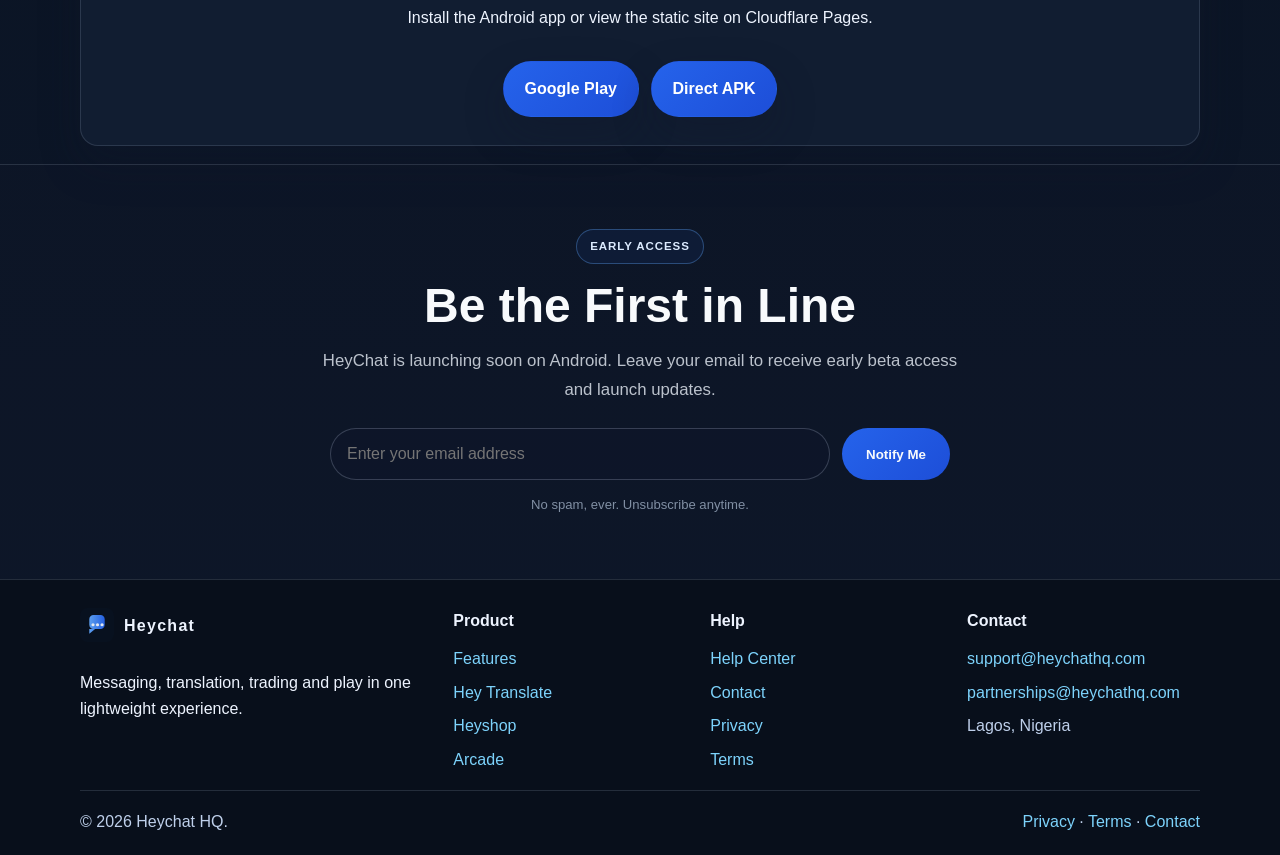
==== commit 28f32ac8: "Add the waitlist section above footer and enable smooth anchor scrolling while preserving the curren" ====
--- a/index.html
+++ b/index.html
@@ -13,6 +13,10 @@
     <link rel="stylesheet" href="css/styles.css" />
     <link rel="stylesheet" href="css/responsive.css" />
     <style>
+      html {
+        scroll-behavior: smooth;
+      }
+
       @media (max-width: 768px) {
         .nav-shell {
           position: relative;
@@ -214,6 +218,52 @@
       </section>
     </main>
 
+    <section id="waitlist" style="padding: 4rem 1.25rem; border-top: 1px solid rgba(148, 163, 184, 0.2); background: rgba(15, 23, 42, 0.28);">
+      <div class="container" style="max-width: 1100px; margin: 0 auto;">
+        <div style="display: flex; justify-content: center; margin-bottom: 1rem;">
+          <span
+            style="display: inline-flex; align-items: center; justify-content: center; padding: 0.45rem 0.8rem; border-radius: 999px; border: 1px solid rgba(96, 165, 250, 0.35); background: rgba(37, 99, 235, 0.08); color: #dbeafe; font-size: 0.72rem; font-weight: 700; letter-spacing: 0.08em; text-transform: uppercase;"
+          >
+            Early Access
+          </span>
+        </div>
+
+        <div style="max-width: 720px; margin: 0 auto; text-align: center;">
+          <h2 style="margin: 0 0 0.9rem; font-size: clamp(2rem, 4vw, 3rem); line-height: 1.1; color: #f8fafc;">
+            Be the First in Line
+          </h2>
+
+          <p style="margin: 0 auto 1.5rem; max-width: 640px; font-size: 1.05rem; line-height: 1.7; color: rgba(226, 232, 240, 0.82);">
+            HeyChat is launching soon on Android. Leave your email to receive early beta access and launch updates.
+          </p>
+
+          <form
+            action="https://formspree.io/f/xvkkqdqe"
+            method="POST"
+            style="display: flex; flex-wrap: wrap; align-items: center; justify-content: center; gap: 0.75rem; margin: 0 auto 0.9rem; max-width: 620px;"
+          >
+            <input
+              type="email"
+              name="email"
+              placeholder="Enter your email address"
+              required
+              style="flex: 1 1 340px; min-width: 0; height: 52px; padding: 0 1rem; border-radius: 999px; border: 1px solid rgba(148, 163, 184, 0.3); background: rgba(15, 23, 42, 0.55); color: #f8fafc; font-size: 1rem; outline: none;"
+            />
+            <button
+              type="submit"
+              style="height: 52px; padding: 0 1.5rem; border: none; border-radius: 999px; background: linear-gradient(135deg, #2563eb, #1d4ed8); color: #f8fafc; font-weight: 700; cursor: pointer;"
+            >
+              Notify Me
+            </button>
+          </form>
+
+          <p style="margin: 0; font-size: 0.82rem; color: rgba(148, 163, 184, 0.86);">
+            No spam, ever. Unsubscribe anytime.
+          </p>
+        </div>
+      </div>
+    </section>
+
     <footer class="site-footer">
       <div class="container footer-grid">
         <div>
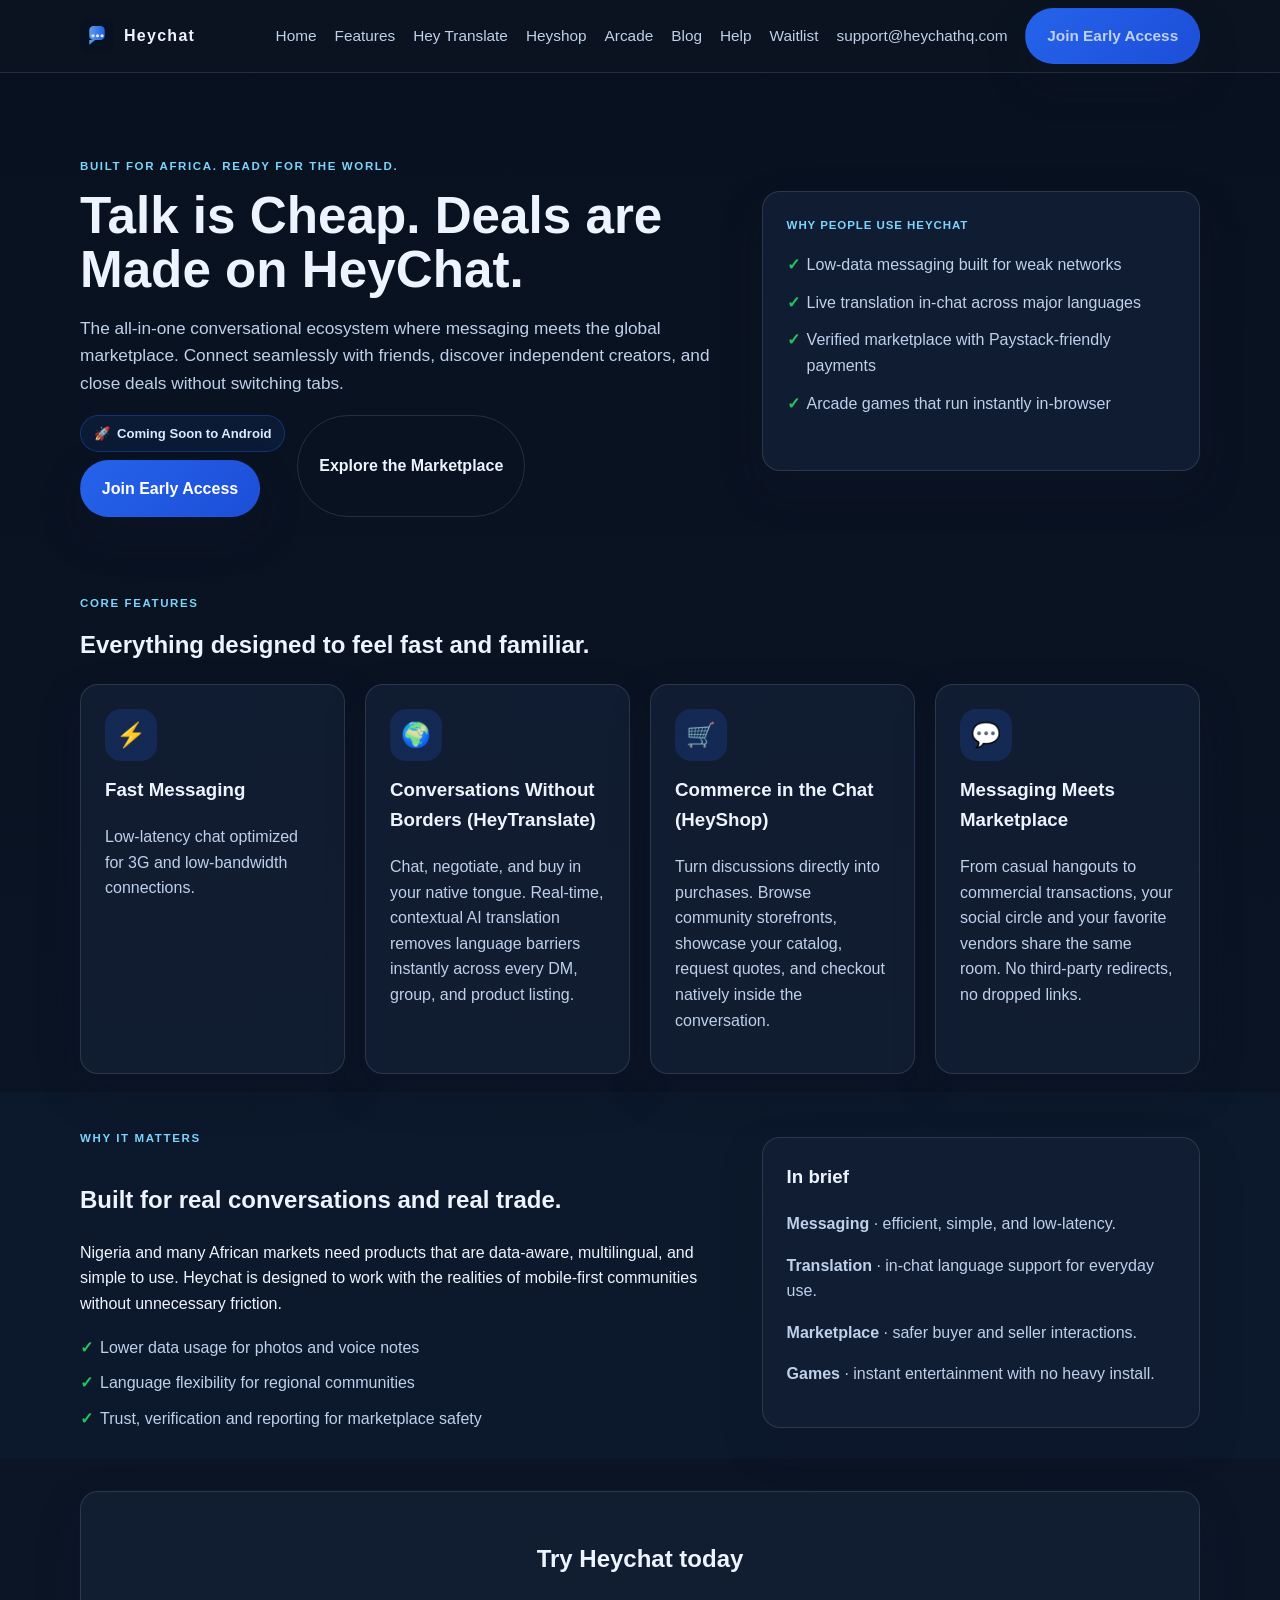
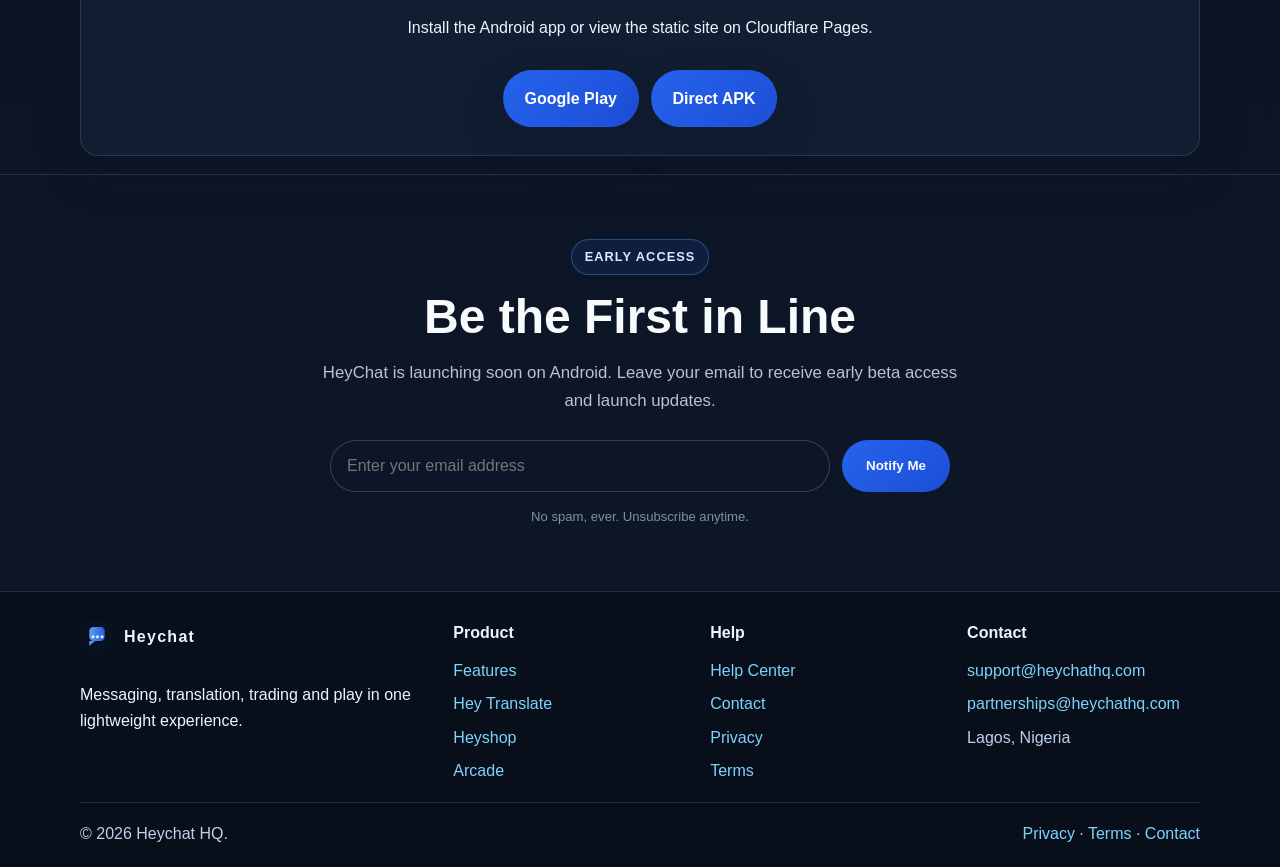
==== commit 6447b707: "Add social sharing and favicon metadata to homepage head" ====
--- a/index.html
+++ b/index.html
@@ -3,13 +3,31 @@
   <head>
     <meta charset="UTF-8" />
     <meta name="viewport" content="width=device-width, initial-scale=1.0" />
-    <title>Heychat — Messaging, Translation, Trading and Games</title>
+    <title>HeyChat — The Conversational Marketplace</title>
     <meta
       name="description"
-      content="Heychat brings messaging, live translation, a verified marketplace and games into one fast, lightweight app for Africa."
+      content="Connect with friends, discover verified sellers, translate chats instantly, and play casual web games. Coming soon to Android."
     />
     <meta name="theme-color" content="#2563eb" />
-    <link rel="icon" href="assets/favicon.svg" type="image/svg+xml" />
+
+    <meta property="og:type" content="website" />
+    <meta property="og:url" content="https://heychathq.com/" />
+    <meta property="og:title" content="HeyChat — Chat, Shop & Play" />
+    <meta
+      property="og:description"
+      content="Connect with friends, buy directly in chat, and play web games. Early access now open."
+    />
+    <meta property="og:image" content="./assets/og-preview.png" />
+
+    <meta name="twitter:card" content="summary_large_image" />
+    <meta name="twitter:title" content="HeyChat — The Conversational Marketplace" />
+    <meta
+      name="twitter:description"
+      content="Chat, buy from local sellers, and play games on web and Android."
+    />
+    <meta name="twitter:image" content="./assets/og-preview.png" />
+
+    <link rel="icon" type="image/png" href="./assets/favicon.png" />
     <link rel="stylesheet" href="css/styles.css" />
     <link rel="stylesheet" href="css/responsive.css" />
     <style>
@@ -123,7 +141,7 @@
             <div class="btn-row">
               <div style="display: flex; flex-direction: column; align-items: flex-start; gap: 0.5rem;">
                 <span
-                  style="display: inline-flex; align-items: center; gap: 0.45rem; padding: 0.45rem 0.8rem; border: 1px solid rgba(37, 99, 235, 0.35); border-radius: 999px; background: rgba(37, 99, 235, 0.08); color: #dbeafe; font-size: 0.72rem; font-weight: 600; letter-spacing: 0.02em; line-height: 1; backdrop-filter: blur(2px);"
+                  style="display: inline-flex; align-items: center; gap: 0.45rem; padding: 0.45rem 0.8rem; border: 1px solid rgba(37, 99, 235, 0.35); border-radius: 999px; background: rgba(37, 99, 235, 0.1); color: #dbeafe; font-size: 0.82rem; font-weight: 700;"
                   aria-label="Coming soon to Android"
                 >
                   <span aria-hidden="true">🚀</span>
@@ -222,7 +240,7 @@
       <div class="container" style="max-width: 1100px; margin: 0 auto;">
         <div style="display: flex; justify-content: center; margin-bottom: 1rem;">
           <span
-            style="display: inline-flex; align-items: center; justify-content: center; padding: 0.45rem 0.8rem; border-radius: 999px; border: 1px solid rgba(96, 165, 250, 0.35); background: rgba(37, 99, 235, 0.08); color: #dbeafe; font-size: 0.72rem; font-weight: 700; letter-spacing: 0.08em; text-transform: uppercase;"
+            style="display: inline-flex; align-items: center; justify-content: center; padding: 0.45rem 0.8rem; border-radius: 999px; border: 1px solid rgba(96, 165, 250, 0.35); background: rgba(37, 99, 235, 0.12); color: #dbeafe; font-size: 0.8rem; font-weight: 700; letter-spacing: 0.08em; text-transform: uppercase;"
           >
             Early Access
           </span>
@@ -247,7 +265,7 @@
               name="email"
               placeholder="Enter your email address"
               required
-              style="flex: 1 1 340px; min-width: 0; height: 52px; padding: 0 1rem; border-radius: 999px; border: 1px solid rgba(148, 163, 184, 0.3); background: rgba(15, 23, 42, 0.55); color: #f8fafc; font-size: 1rem; outline: none;"
+              style="flex: 1 1 340px; min-width: 0; height: 52px; padding: 0 1rem; border-radius: 999px; border: 1px solid rgba(148, 163, 184, 0.3); background: rgba(15, 23, 42, 0.55); color: #f8fafc; font: inherit; outline: none;"
             />
             <button
               type="submit"
